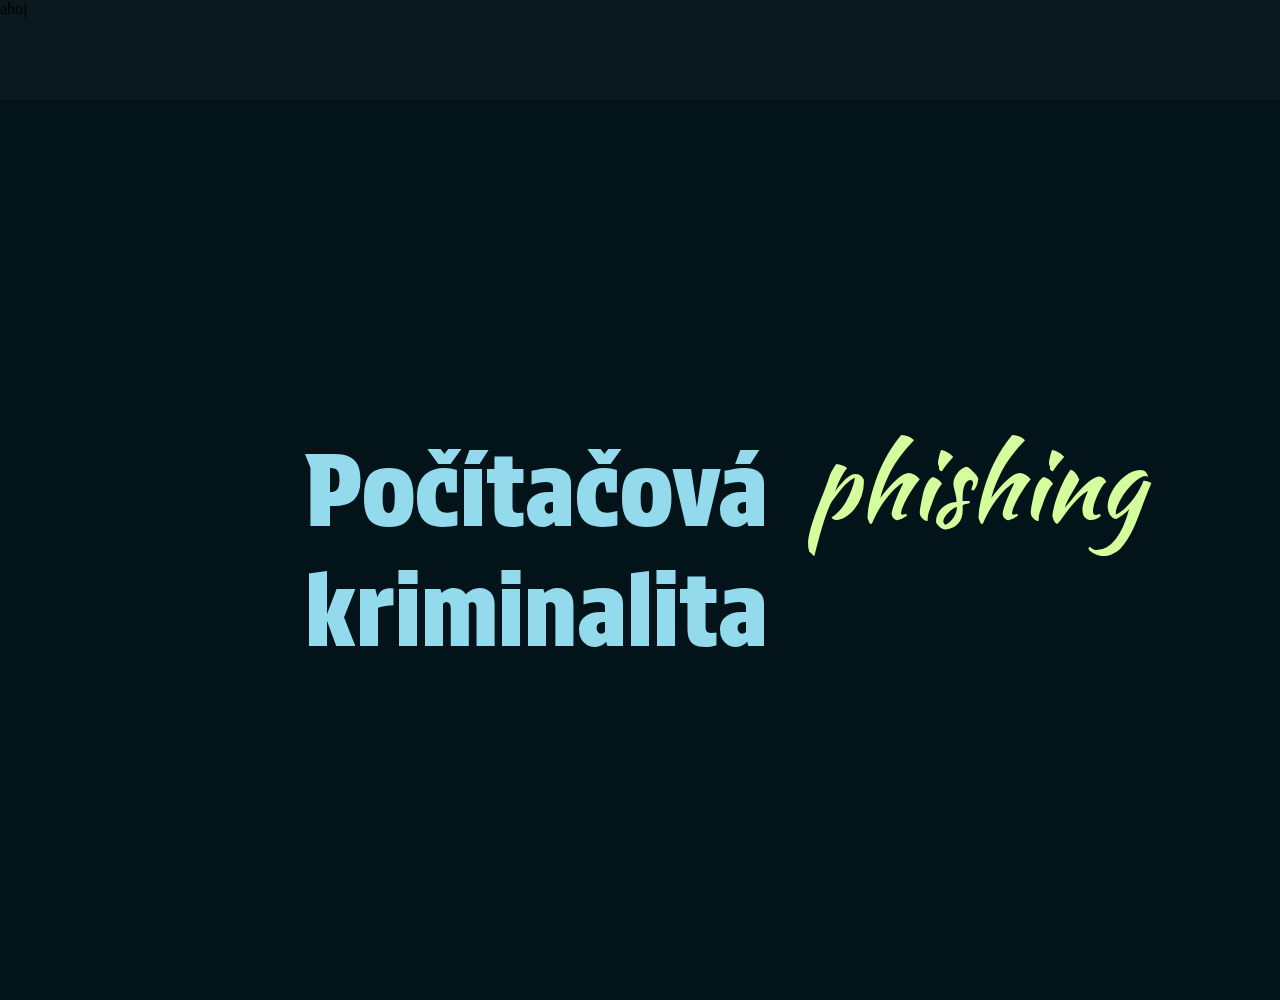
==== NovaStranka/index.html @ 8e76e60e "Rotating text" ====
<html>
<head>
    <meta http-equiv="Content-Language" content="sk">
    <meta http-equiv="Content-Type" content="text/html; charset=UTF-8">
    <link rel="stylesheet" type="text/css" href="Css/css.css" />
    <title>Počítačová kriminalita</title>
</head>
<body>
    <div id = "header">
        <p>ahoj</p>
    </div>
    <div id = "box">
        <div id = "inside">
            <div id = "left">
                <p>Počítačová kriminalita<p>
            </div>
            <div id = "right">
                <ul>
                    <li><a href = "test1.html">phishing</a></li> 
                    <li><a href = "test1.html">pharming</a></li> 
                    <li><a href = "test1.html">spoofing</a></li> 
                    <li><a href = "test1.html">phishing</a></li> 
                </ul>

            </div>    
        </div>

    </div>

</body>


</html>
---- NovaStranka/Css/css.css ----
body {
    background-color: #03131a;
    margin: 0;
}

@font-face {
    font-family: 'BigTextFont';
    src: url(ProtestStrike-Regular.ttf);
}

@font-face {
    font-family: 'ScribbleFont';
    src: url(KaushanScript-Regular.ttf);
}

#box {
    width:100%;
    height: 100%;
    color: #92daec;
    background-color: #03131a;
    margin: auto;
    display: flex;
    flex-direction: row;
    align-items: center;
}

#box #inside{
    width: 100%;
    display: flex;
}

#right{
    width:40%;
}

#left{
    width:60%;
}

#left p{
    text-align: right;
    font-size: 100px;
    font-family: 'BigTextFont';
}


#right ul li{
    text-align: left;
    font-size: 100px;
    font-family: 'ScribbleFont';
    
    animation: rollTextAnimation 5s linear infinite;
    height: 150px;
}

#right ul li a{
    text-decoration: none;
    color: #d4ff9d;
}

#right ul{
    list-style-type: none;
    overflow: hidden;
    height: 150px;
    transform: translate(0px, 65px);
}

@keyframes rollTextAnimation{
    0%{
        transform: translateY(0px);
    }
    28%{
        transform: translateY(0px);
    }
    33%{
        transform: translateY(-150px);
    }
    61%{
        transform: translateY(-150px);
    }
    66%{
        transform: translateY(-300px);
    }
    95%{
        transform: translateY(-300px);
    }
    100%{
        transform: translateY(-450px);
    }
}

#header{
    width: 100%;
    height: 100px;
    background-color: #09191d;
}

#header p{
    margin: 0;
}

#farby{
  color: #f8f8f8;
  color: #d4ff9d;
  color: #1a4651;
  color: #8b6967;    
  color: #92daec;
}
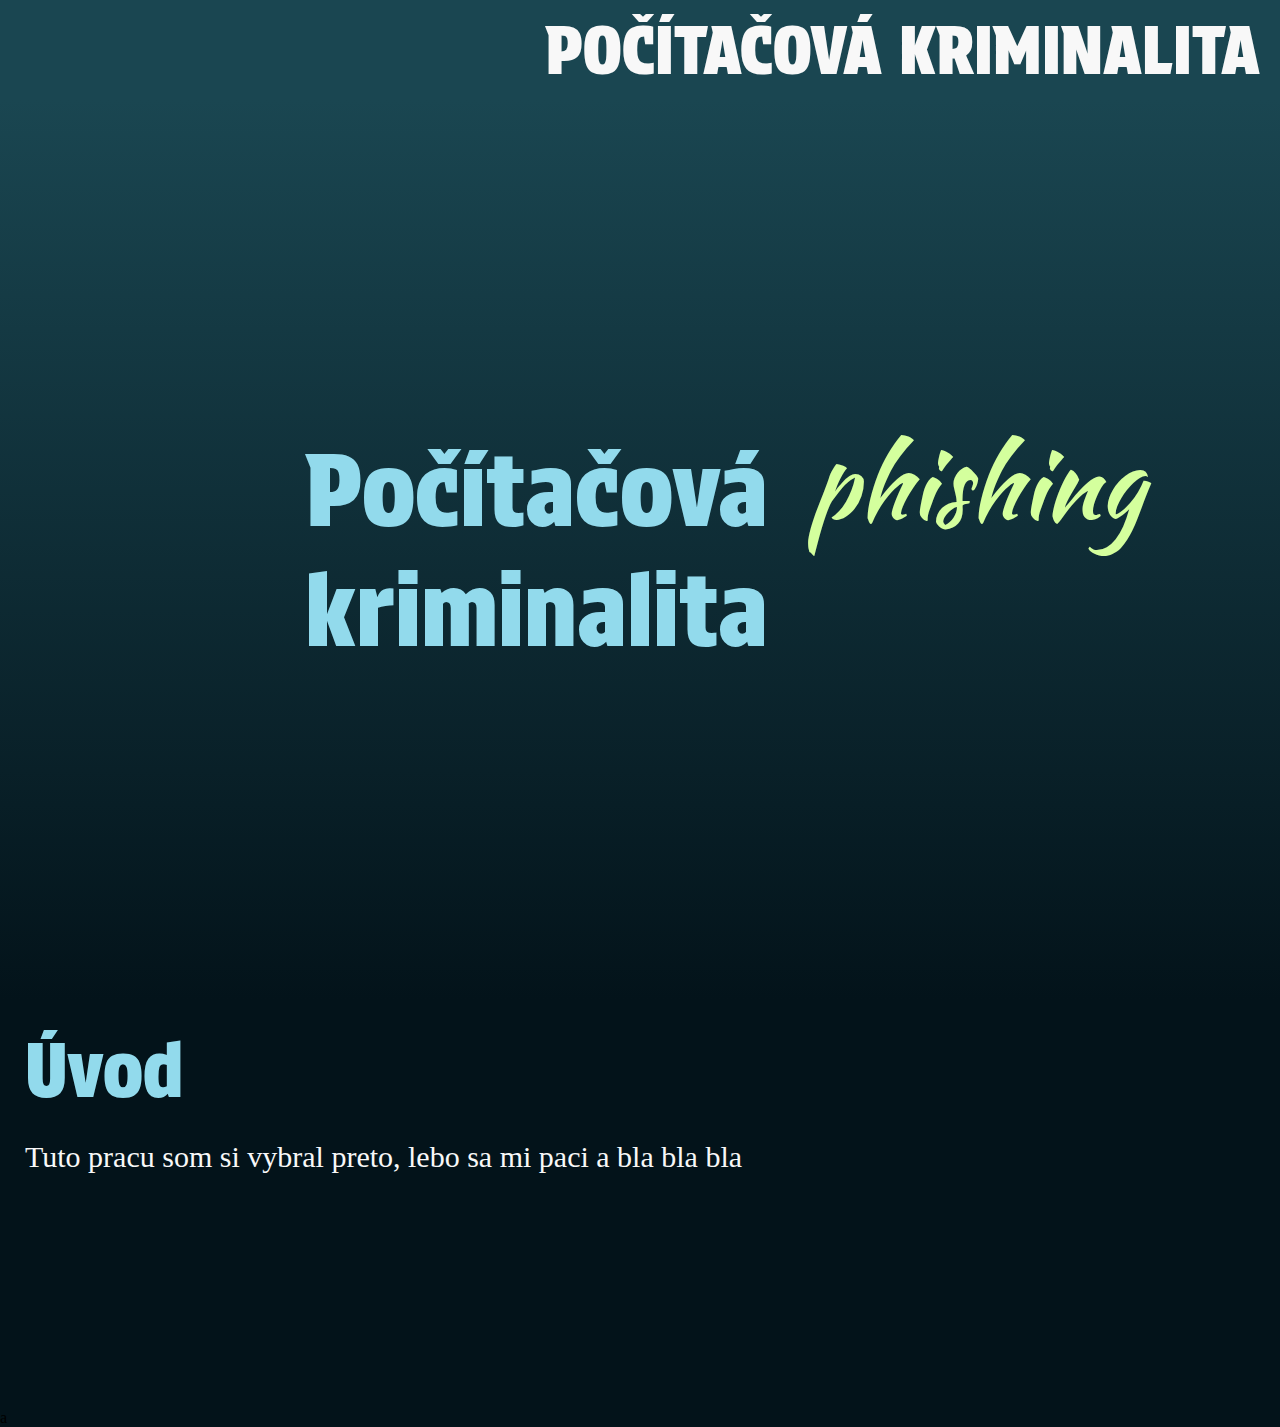
==== commit 0f5ee508: "fiha" ====
--- a/NovaStranka/index.html
+++ b/NovaStranka/index.html
@@ -7,7 +7,7 @@
 </head>
 <body>
     <div id = "header">
-        <p>ahoj</p>
+        <p><a href = "index.html">POČÍTAČOVÁ KRIMINALITA</a></p>
     </div>
     <div id = "box">
         <div id = "inside">
@@ -24,8 +24,18 @@
 
             </div>    
         </div>
+    </div>
 
+    <div id = "obsah">
+        <p id = "Headline">Úvod</p>
+        <p>Tuto pracu som si vybral preto, lebo sa mi paci a bla bla bla</p>
+        <br><br><br><br><br><br><br><br><br><br>
     </div>
+
+    <div id = "pata">
+        a
+    </div>
+
 
 </body>
 
--- a/NovaStranka/Css/css.css
+++ b/NovaStranka/Css/css.css
@@ -1,5 +1,4 @@
 body {
-    background-color: #03131a;
     margin: 0;
 }
 
@@ -17,11 +16,11 @@
     width:100%;
     height: 100%;
     color: #92daec;
-    background-color: #03131a;
     margin: auto;
     display: flex;
     flex-direction: row;
     align-items: center;
+    background-image: linear-gradient(#1a4651, #03131a);
 }
 
 #box #inside{
@@ -92,17 +91,68 @@
 #header{
     width: 100%;
     height: 100px;
-    background-color: #09191d;
+    background-color: #1a4651;
 }
 
 #header p{
-    margin: 0;
+    font-family: "BigTextFont";
+    font-size: 66px;
+    text-align: right;
+    transform: translateY(11px);
+    margin-right: 20px;
 }
 
+#header a{
+    text-decoration: none;
+    color: #f8f8f8;
+}
+
+
+#obsah{
+    width: 100%;
+    background-color: #03131a;
+}
+
+#obsah #Headline{
+    font-size: 75px;
+    margin: 0;
+    padding: 25px;
+    font-family: "BigTextFont";
+    color:#92daec;
+}
+
+#obsah p{
+    margin-top: 0;
+    font-size: 30px;
+    padding: 25px;
+    padding-top: 0;
+    color:#f8f8f8;
+}
+
+
+
+
+
+
+#pata {
+    border-top-width: 5px;
+    border-color: #1a4651;
+    border: 5px;
+    background-color: #03131a;
+}
+
+
+
+
+
+
+
 #farby{
-  color: #f8f8f8;
-  color: #d4ff9d;
-  color: #1a4651;
-  color: #8b6967;    
-  color: #92daec;
+
+    color: #f8f8f8;
+    color: #d4ff9d;
+    color: #1a4651;
+    color: #8b6967;    
+    color: #92daec;
+    color: #03131a;
 }
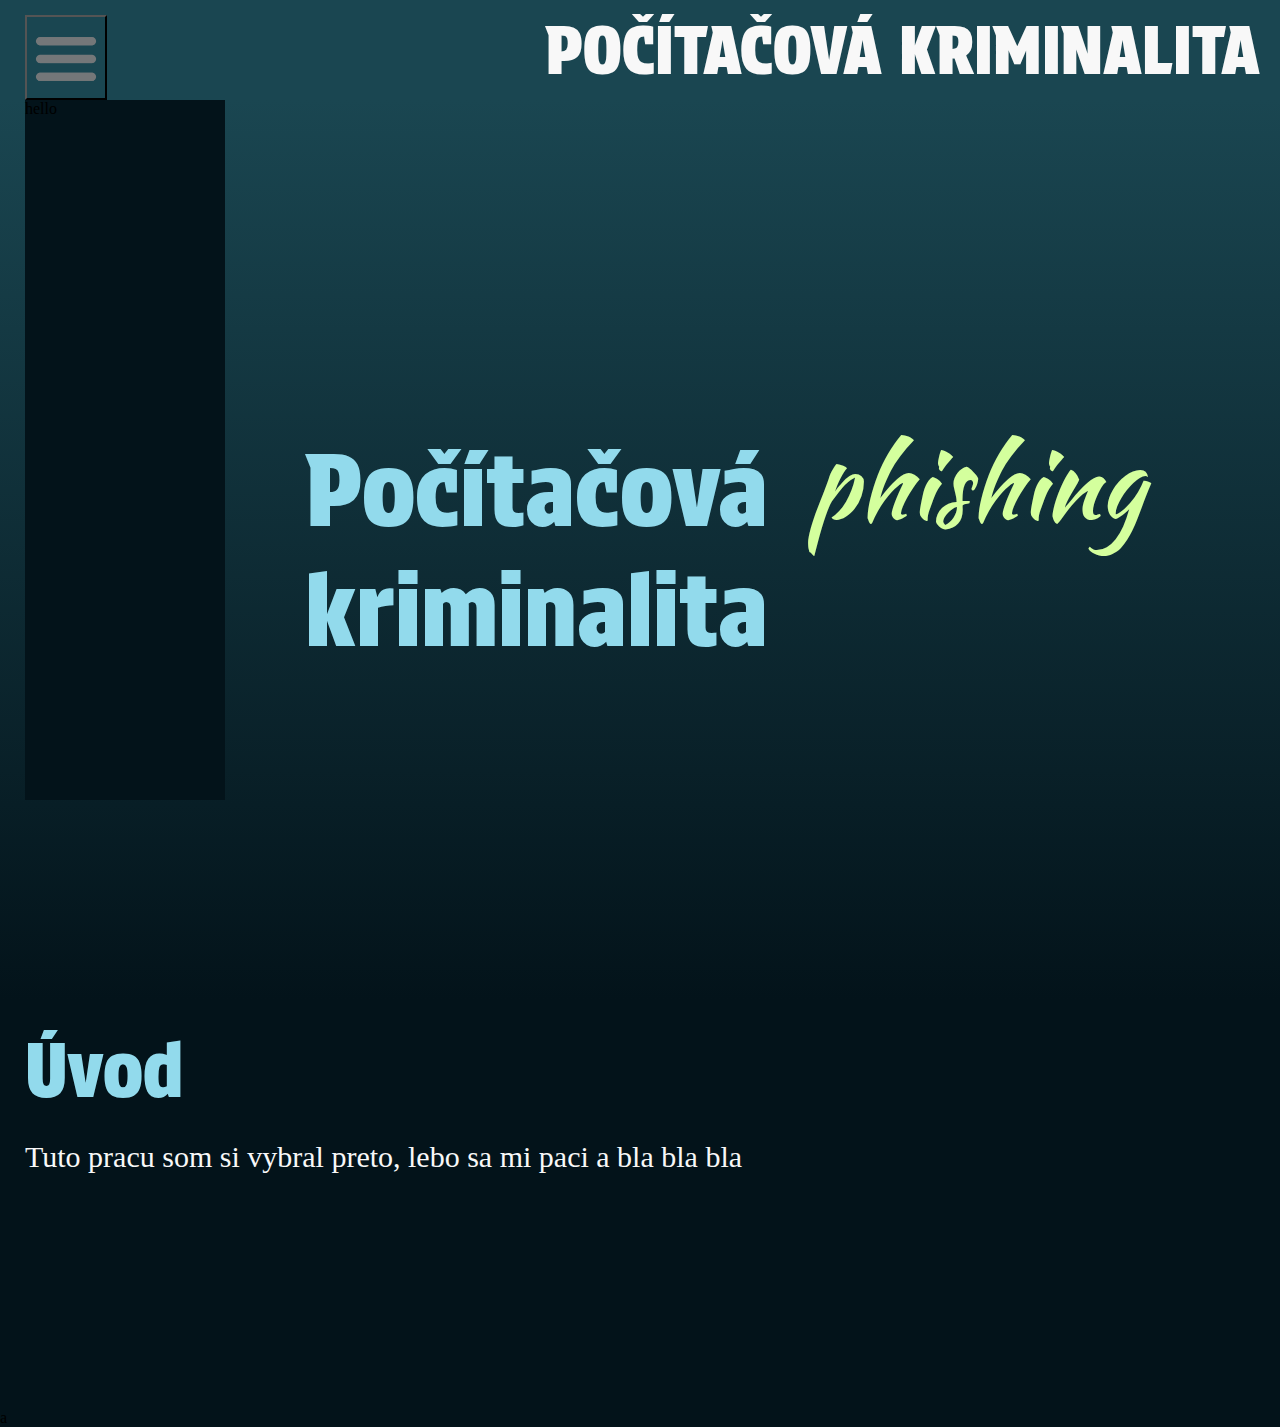
==== commit 7ea4543a: "menu" ====
--- a/NovaStranka/index.html
+++ b/NovaStranka/index.html
@@ -7,8 +7,13 @@
 </head>
 <body>
     <div id = "header">
-        <p><a href = "index.html">POČÍTAČOVÁ KRIMINALITA</a></p>
+        <button onclick="showMenu()"><img src ="Obrazky/menu.png"></button>
+        
+        <div id = "inside">
+            <p><a href = "index.html">POČÍTAČOVÁ KRIMINALITA</a></p>
+        </div>
     </div>
+    <div id = "menu"> hello</div>
     <div id = "box">
         <div id = "inside">
             <div id = "left">
@@ -38,7 +43,7 @@
 
 
 </body>
-
+<script src = "JS/showMenu.js"></script>
 
 </html>
 
--- a/NovaStranka/Css/css.css
+++ b/NovaStranka/Css/css.css
@@ -92,6 +92,18 @@
     width: 100%;
     height: 100px;
     background-color: #1a4651;
+    display:flex;
+}
+
+#header button{
+    background-color: #1a4651;
+    margin-left: 25px;
+    margin-top: 15px;
+    cursor: pointer;
+}
+
+#header button img{
+    height: 66px;
 }
 
 #header p{
@@ -99,13 +111,29 @@
     font-size: 66px;
     text-align: right;
     transform: translateY(11px);
+    margin-top: 0;
     margin-right: 20px;
+    margin-left: 100px;
+}
+
+#header #inside{
+    width: 100%;
 }
 
 #header a{
     text-decoration: none;
     color: #f8f8f8;
 }
+
+#menu{
+    background-color: #03131a;
+    position: absolute;
+    height: 700px;
+    width: 200px;
+    margin-left: 25px;
+}
+
+
 
 
 #obsah{
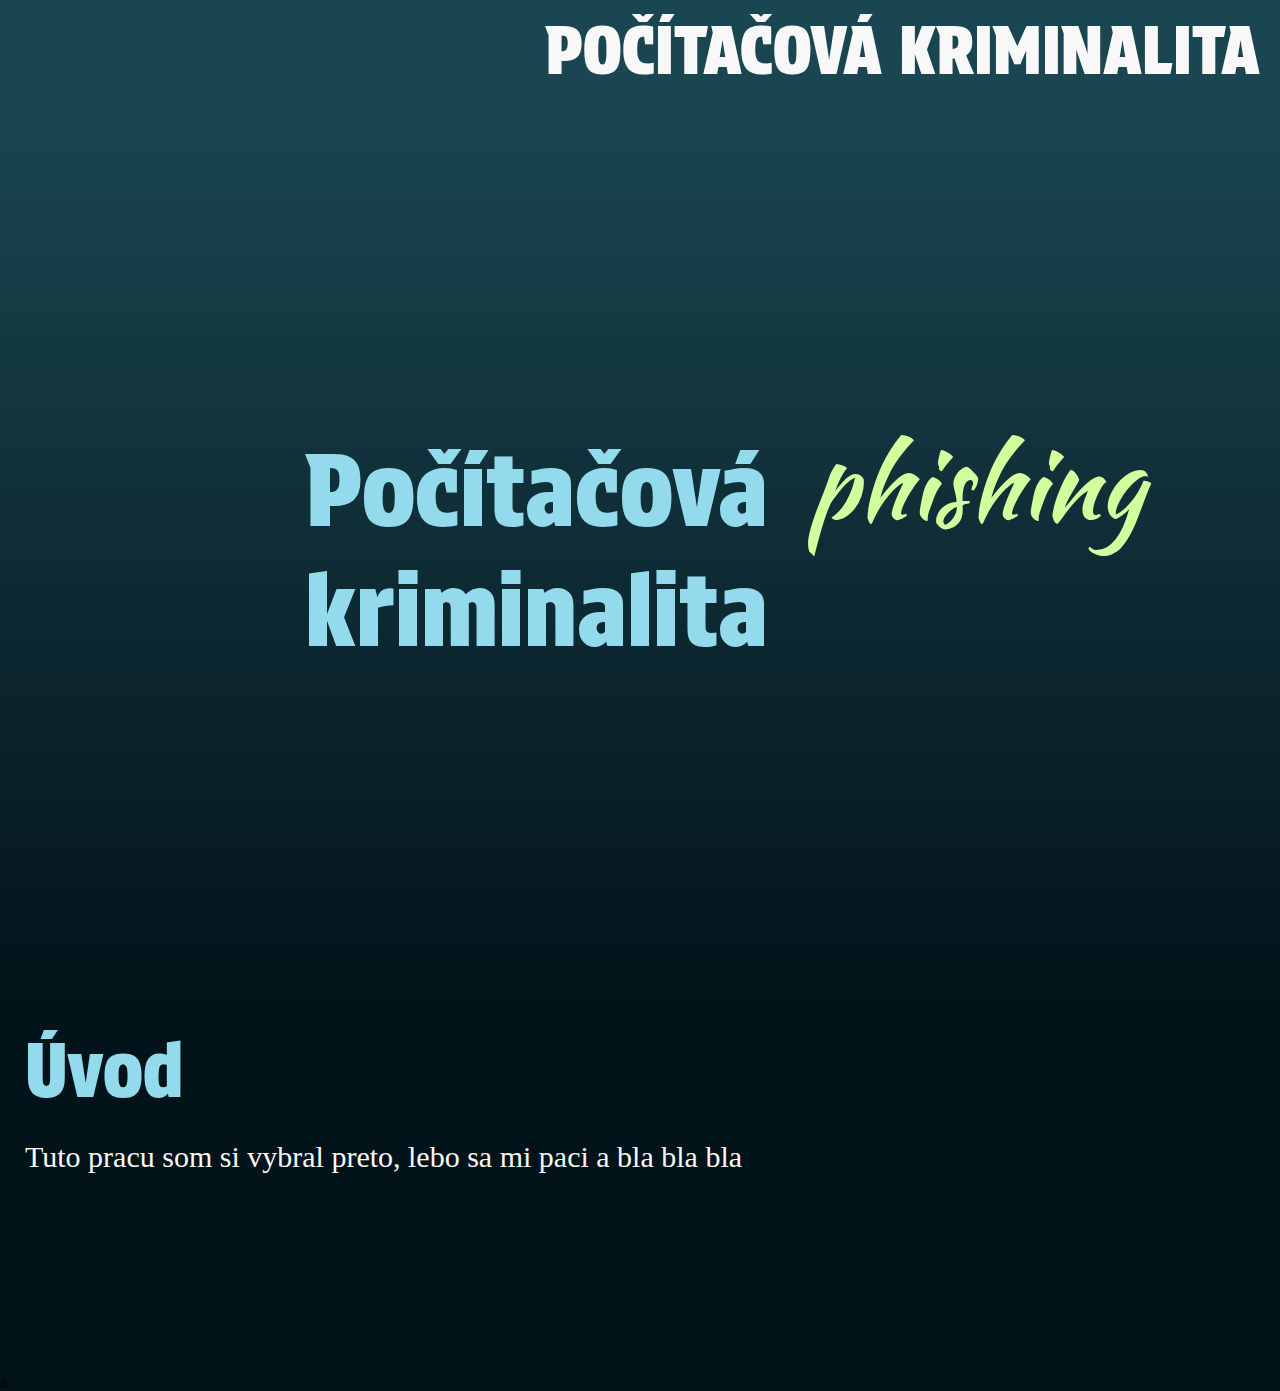
==== commit 6bf97172: "oooga booooga" ====
--- a/NovaStranka/index.html
+++ b/NovaStranka/index.html
@@ -7,13 +7,12 @@
 </head>
 <body>
     <div id = "header">
-        <button onclick="showMenu()"><img src ="Obrazky/menu.png"></button>
         
         <div id = "inside">
             <p><a href = "index.html">POČÍTAČOVÁ KRIMINALITA</a></p>
         </div>
     </div>
-    <div id = "menu"> hello</div>
+    <div id = "menu" style = "display: none;"> hello</div>
     <div id = "box">
         <div id = "inside">
             <div id = "left">
@@ -21,10 +20,10 @@
             </div>
             <div id = "right">
                 <ul>
-                    <li><a href = "test1.html">phishing</a></li> 
-                    <li><a href = "test1.html">pharming</a></li> 
-                    <li><a href = "test1.html">spoofing</a></li> 
-                    <li><a href = "test1.html">phishing</a></li> 
+                    <li><a href = "phishing.html">phishing</a></li> 
+                    <li><a href = "pharming.html">pharming</a></li> 
+                    <li><a href = "spoofing.html">spoofing</a></li> 
+                    <li><a href = "phishing.html">phishing</a></li> 
                 </ul>
 
             </div>    
@@ -34,7 +33,8 @@
     <div id = "obsah">
         <p id = "Headline">Úvod</p>
         <p>Tuto pracu som si vybral preto, lebo sa mi paci a bla bla bla</p>
-        <br><br><br><br><br><br><br><br><br><br>
+        <br><br><br><br><br><br><br><br>
+
     </div>
 
     <div id = "pata">
--- a/NovaStranka/Css/css.css
+++ b/NovaStranka/Css/css.css
@@ -100,6 +100,7 @@
     margin-left: 25px;
     margin-top: 15px;
     cursor: pointer;
+    border-color: #1a4651;
 }
 
 #header button img{
@@ -141,6 +142,29 @@
     background-color: #03131a;
 }
 
+
+#obsah2{
+    width: 100%;
+    background-image: linear-gradient(#1a4651, #03131a);
+}
+
+#obsah2 #Headline{
+    font-size: 75px;
+    margin: 0;
+    padding: 25px;
+    font-family: "BigTextFont";
+    color:#92daec;
+}
+
+#obsah2 p{
+    margin-top: 0;
+    font-size: 30px;
+    padding: 25px;
+    margin-bottom: 0;
+    padding-top: 0;
+    color:#f8f8f8;
+}
+
 #obsah #Headline{
     font-size: 75px;
     margin: 0;
@@ -156,9 +180,6 @@
     padding-top: 0;
     color:#f8f8f8;
 }
-
-
-
 
 
 
@@ -168,11 +189,6 @@
     border: 5px;
     background-color: #03131a;
 }
-
-
-
-
-
 
 
 #farby{
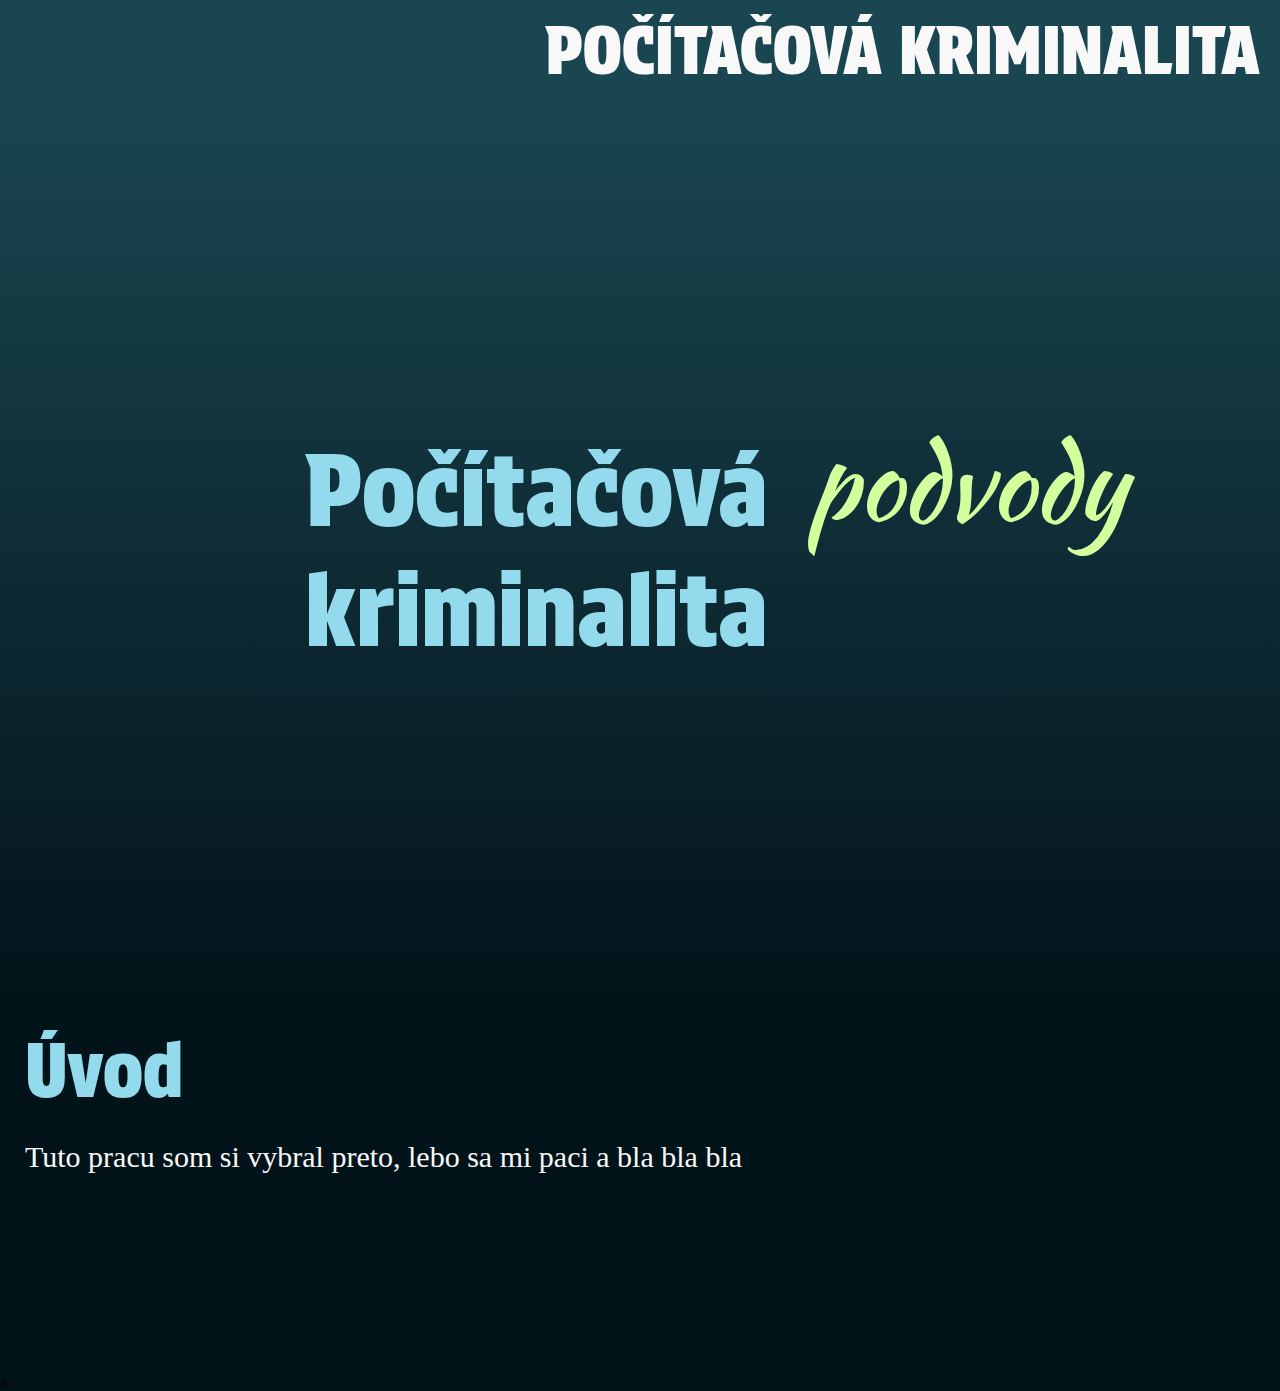
==== commit 592ccef4: "nove veci" ====
--- a/NovaStranka/index.html
+++ b/NovaStranka/index.html
@@ -20,10 +20,13 @@
             </div>
             <div id = "right">
                 <ul>
-                    <li><a href = "phishing.html">phishing</a></li> 
-                    <li><a href = "pharming.html">pharming</a></li> 
-                    <li><a href = "spoofing.html">spoofing</a></li> 
-                    <li><a href = "phishing.html">phishing</a></li> 
+                    <li><a href = "test1.html">podvody</a></li> 
+                    <li><a href = "test1.html">terorizmus</a></li>
+                    <li><a href = "test1.html">zbieranie údajov</a></li>
+                    <li><a href = "test1.html">ransomware</a></li> 
+                    <li><a href = "test1.html">kybernetická vojna</a></li>
+                    <li><a href = "test1.html">obťažovanie</a></li> 
+                    <li><a href = "test1.html">podvody</a></li> 
                 </ul>
 
             </div>    
--- a/NovaStranka/Css/css.css
+++ b/NovaStranka/Css/css.css
@@ -68,24 +68,47 @@
     0%{
         transform: translateY(0px);
     }
-    28%{
+    11%{
         transform: translateY(0px);
     }
-    33%{
+    16%{
         transform: translateY(-150px);
     }
-    61%{
+    27%{
         transform: translateY(-150px);
     }
-    66%{
+    32%{
         transform: translateY(-300px);
     }
-    95%{
+    43%{
         transform: translateY(-300px);
     }
+    48%{
+        transform: translateY(-450px);
+    }
+    59%{
+        transform: translateY(-450px);
+    }
+    64%{
+        transform: translateY(-600px);
+    }
+    75%{
+        transform: translateY(-600px);
+    }
+    80%{
+        transform: translateY(-750px);
+    }
+    91%{
+        transform: translateY(-750px);
+    }
+    96%{
+        transform: translateY(-900px);
+    }
     100%{
-        transform: translateY(-450px);
-    }
+        transform: translateY(-900px);
+    }
+
+
 }
 
 #header{
@@ -117,6 +140,8 @@
     margin-left: 100px;
 }
 
+
+
 #header #inside{
     width: 100%;
 }
@@ -124,6 +149,13 @@
 #header a{
     text-decoration: none;
     color: #f8f8f8;
+    transition: 0.5s;
+
+}
+
+#header a:hover{
+    color: #92daec;
+    transition: 0.2s;
 }
 
 #menu{
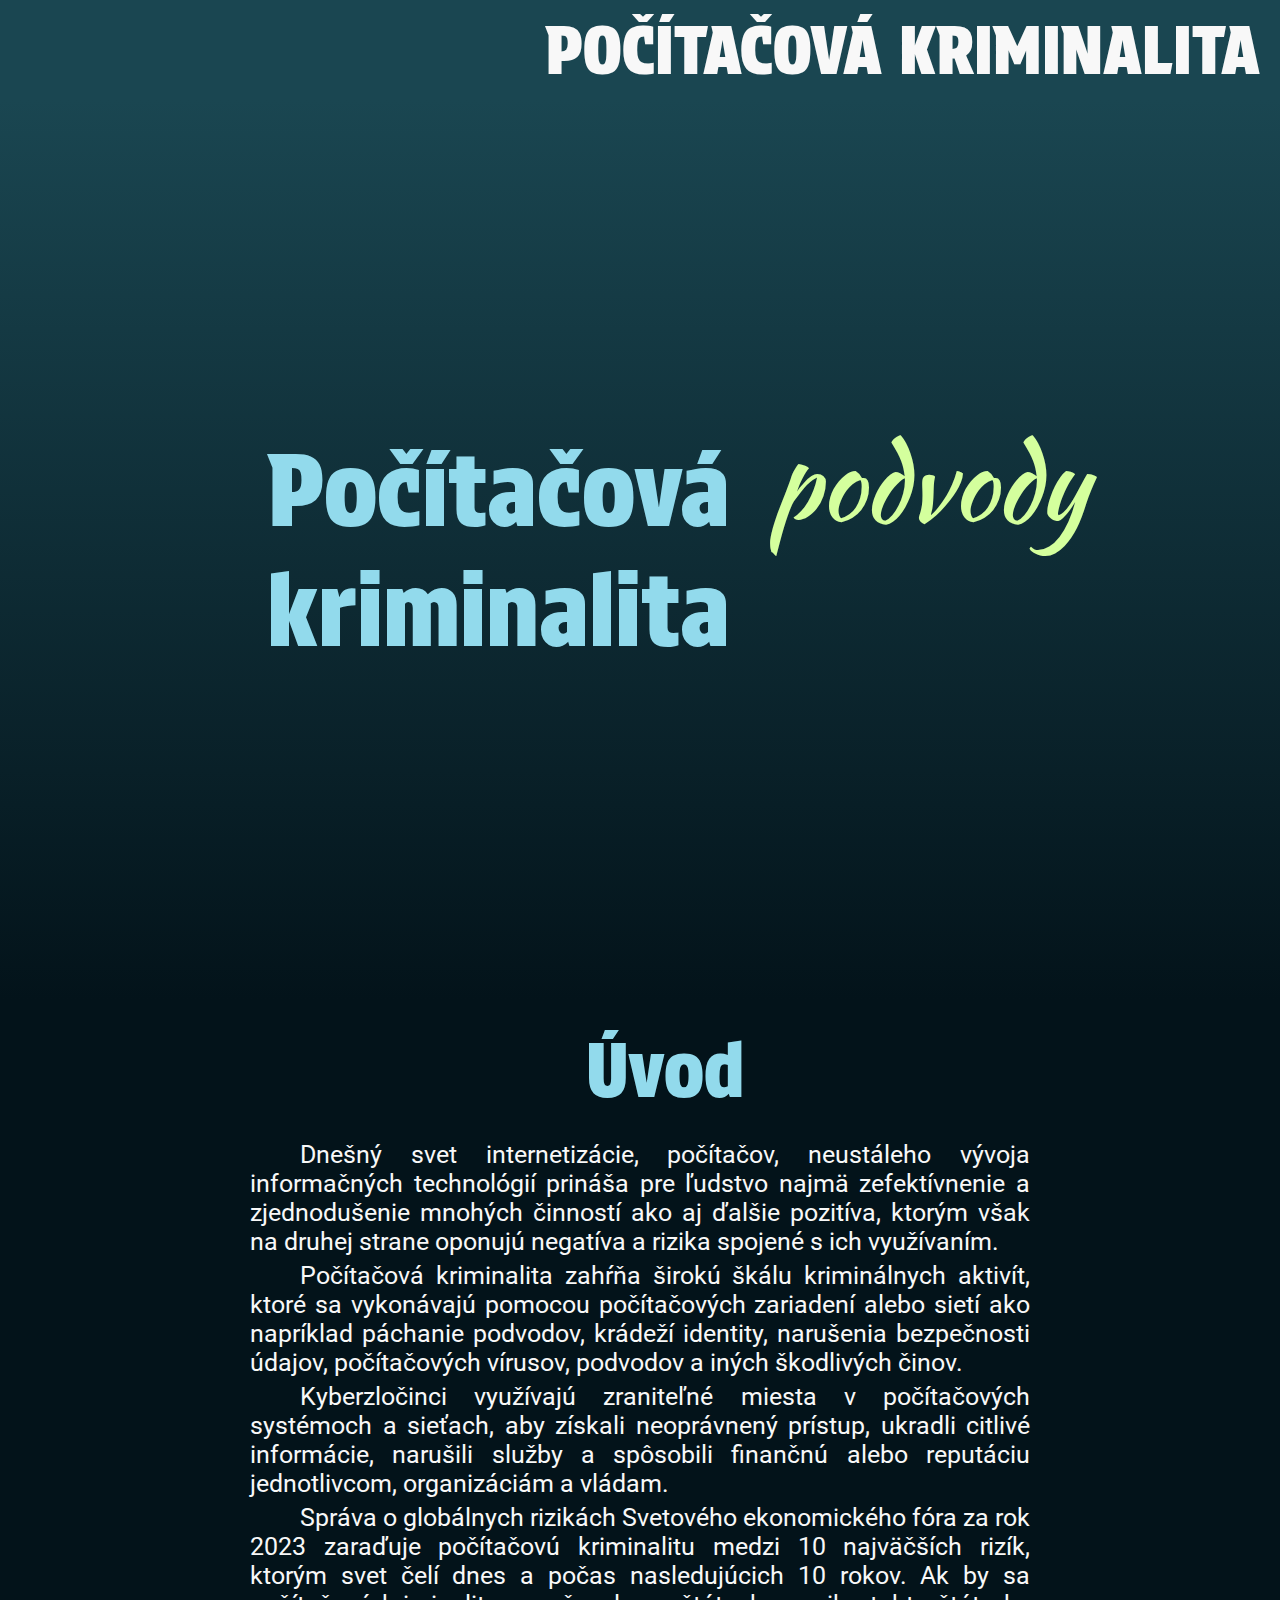
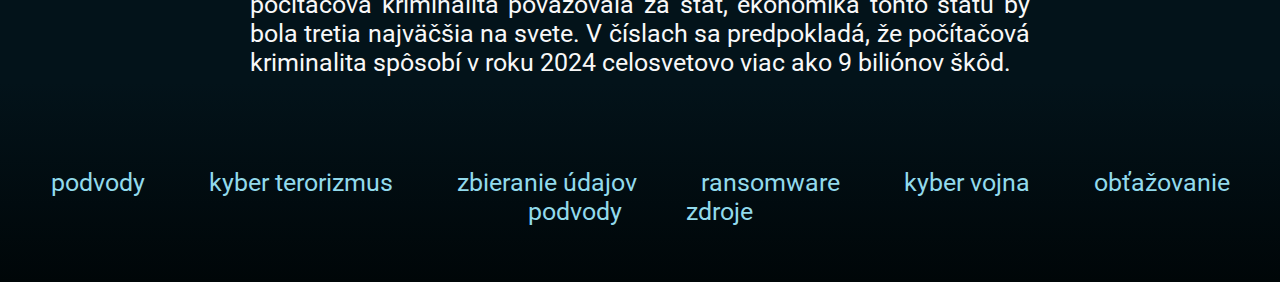
==== commit 31d2527b: "nove veci" ====
--- a/NovaStranka/index.html
+++ b/NovaStranka/index.html
@@ -21,10 +21,10 @@
             <div id = "right">
                 <ul>
                     <li><a href = "test1.html">podvody</a></li> 
-                    <li><a href = "test1.html">terorizmus</a></li>
+                    <li><a href = "test1.html">kyber terorizmus</a></li>
                     <li><a href = "test1.html">zbieranie údajov</a></li>
                     <li><a href = "test1.html">ransomware</a></li> 
-                    <li><a href = "test1.html">kybernetická vojna</a></li>
+                    <li><a href = "test1.html">kyber vojna</a></li>
                     <li><a href = "test1.html">obťažovanie</a></li> 
                     <li><a href = "test1.html">podvody</a></li> 
                 </ul>
@@ -34,14 +34,26 @@
     </div>
 
     <div id = "obsah">
-        <p id = "Headline">Úvod</p>
-        <p>Tuto pracu som si vybral preto, lebo sa mi paci a bla bla bla</p>
-        <br><br><br><br><br><br><br><br>
-
+        <center><p id = "Headline">Úvod</p></center>
+        <p align = "justify">Dnešný svet internetizácie, počítačov, neustáleho vývoja informačných technológií prináša pre ľudstvo najmä zefektívnenie a zjednodušenie mnohých činností ako aj ďalšie pozitíva, ktorým však na druhej strane oponujú negatíva a rizika spojené s ich využívaním.</p>
+        <p align = "justify">Počítačová kriminalita zahŕňa širokú škálu kriminálnych aktivít, ktoré sa vykonávajú pomocou počítačových zariadení alebo sietí ako napríklad páchanie podvodov, krádeží identity, narušenia bezpečnosti údajov, počítačových vírusov, podvodov a iných škodlivých činov. </p>
+        <p align = "justify">Kyberzločinci využívajú zraniteľné miesta v počítačových systémoch a sieťach, aby získali neoprávnený prístup, ukradli citlivé informácie, narušili služby a spôsobili finančnú alebo reputáciu jednotlivcom, organizáciám a vládam.</p>
+        <p align = "justify">Správa o globálnych rizikách Svetového ekonomického fóra za rok 2023 zaraďuje počítačovú kriminalitu medzi 10 najväčších rizík, ktorým svet čelí dnes a počas nasledujúcich 10 rokov. Ak by sa počítačová kriminalita považovala za štát, ekonomika tohto štátu by bola tretia najväčšia na svete. V číslach sa predpokladá, že počítačová kriminalita spôsobí v roku 2024 celosvetovo viac ako 9 biliónov škôd.</p>
     </div>
 
     <div id = "pata">
-        a
+        <div>
+        <center><p>
+            <a href = "test1.html">podvody</a> 
+            <a href = "test1.html">kyber terorizmus</a> 
+            <a href = "test1.html">zbieranie údajov</a> 
+            <a href = "test1.html">ransomware</a> 
+            <a href = "test1.html">kyber vojna</a> 
+            <a href = "test1.html">obťažovanie</a> 
+            <a href = "test1.html">podvody</a> 
+            <a href = "test1.html">zdroje</a>
+        </p></center>
+        </div>
     </div>
 
 
--- a/NovaStranka/Css/css.css
+++ b/NovaStranka/Css/css.css
@@ -10,6 +10,11 @@
 @font-face {
     font-family: 'ScribbleFont';
     src: url(KaushanScript-Regular.ttf);
+}
+
+@font-face {
+    font-family: 'Roboto';
+    src: url(Roboto-Regular.ttf);
 }
 
 #box {
@@ -29,11 +34,11 @@
 }
 
 #right{
-    width:40%;
+    width:43%;
 }
 
 #left{
-    width:60%;
+    width:57%;
 }
 
 #left p{
@@ -48,7 +53,7 @@
     font-size: 100px;
     font-family: 'ScribbleFont';
     
-    animation: rollTextAnimation 5s linear infinite;
+    animation: rollTextAnimation 10s linear infinite;
     height: 150px;
 }
 
@@ -68,37 +73,37 @@
     0%{
         transform: translateY(0px);
     }
-    11%{
+    14%{
         transform: translateY(0px);
     }
     16%{
         transform: translateY(-150px);
     }
-    27%{
+    30%{
         transform: translateY(-150px);
     }
     32%{
         transform: translateY(-300px);
     }
-    43%{
+    46%{
         transform: translateY(-300px);
     }
     48%{
         transform: translateY(-450px);
     }
-    59%{
+    62%{
         transform: translateY(-450px);
     }
     64%{
         transform: translateY(-600px);
     }
-    75%{
+    78%{
         transform: translateY(-600px);
     }
     80%{
         transform: translateY(-750px);
     }
-    91%{
+    94%{
         transform: translateY(-750px);
     }
     96%{
@@ -156,6 +161,7 @@
 #header a:hover{
     color: #92daec;
     transition: 0.2s;
+    font-size: 70px;
 }
 
 #menu{
@@ -166,15 +172,6 @@
     margin-left: 25px;
 }
 
-
-
-
-#obsah{
-    width: 100%;
-    background-color: #03131a;
-}
-
-
 #obsah2{
     width: 100%;
     background-image: linear-gradient(#1a4651, #03131a);
@@ -186,6 +183,12 @@
     padding: 25px;
     font-family: "BigTextFont";
     color:#92daec;
+}
+
+#obsah{
+    width: 100%;
+    background-color: #03131a;
+
 }
 
 #obsah2 p{
@@ -203,25 +206,59 @@
     padding: 25px;
     font-family: "BigTextFont";
     color:#92daec;
+    padding-left: 0px;
+    padding-right: 0px;
+
 }
 
 #obsah p{
     margin-top: 0;
-    font-size: 30px;
-    padding: 25px;
+    margin-bottom: 0;
+    font-size: 25px;
+    padding: 5px;
     padding-top: 0;
     color:#f8f8f8;
-}
-
-
+    padding-left: 250px;
+    padding-right: 250px;
+    text-indent: 50px;
+    font-family: "Roboto";
+}
 
 #pata {
-    border-top-width: 5px;
-    border-color: #1a4651;
-    border: 5px;
-    background-color: #03131a;
-}
-
+    height: 200px;
+    width: 100%;
+    background-image: linear-gradient(#03131a, #000608);
+    display: flex;
+    align-items: center;
+    font-family: "Roboto";
+}
+
+#pata div p a:hover{
+    font-size: 30px;
+    color: #f8f8f8;
+    transition: 0.2s;
+
+}
+
+#pata div p a{
+    font-size: 25px;
+    text-decoration: none;
+    color: #92daec;
+    transition: 0.2s;
+    padding:30px;
+}
+
+#pata div p{
+    padding-top: 30px;
+    margin: 0;
+
+    
+}
+#pata div{
+    display:block;
+    width: 100%;
+
+}    
 
 #farby{
 
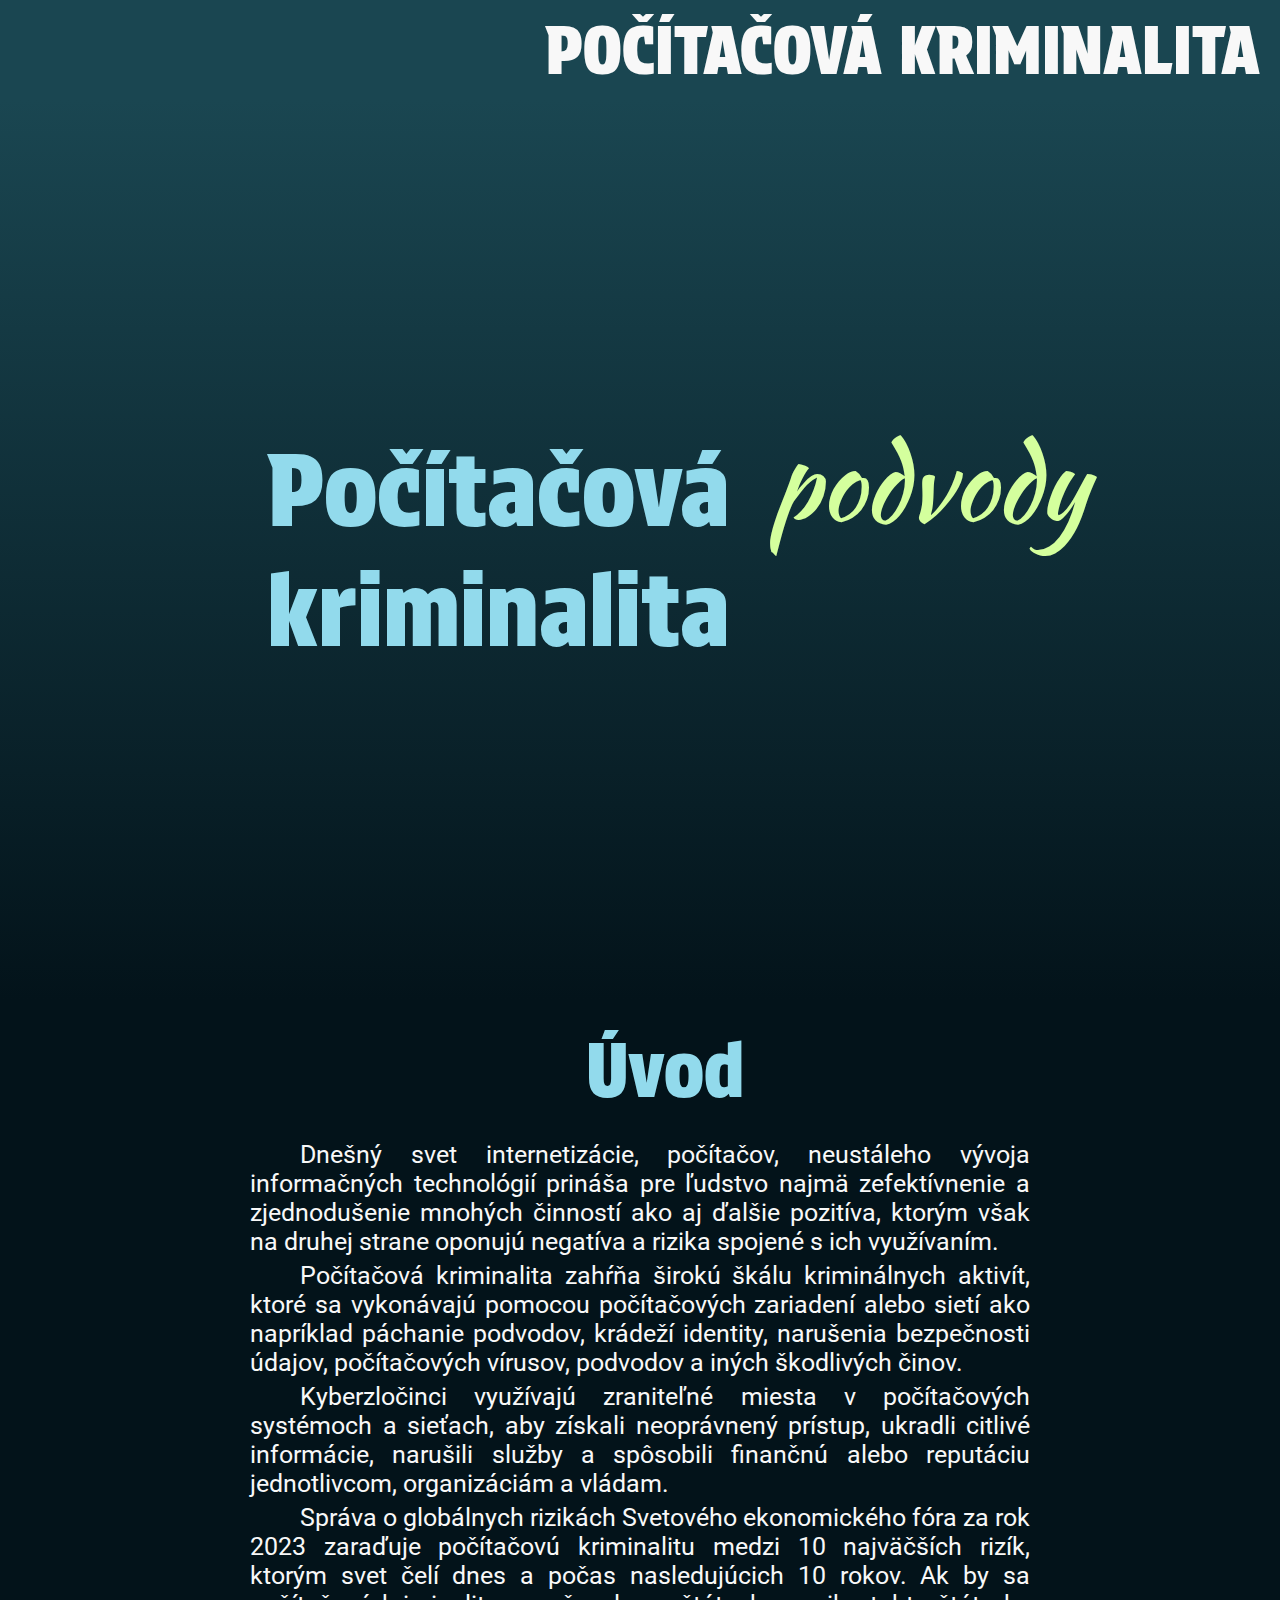
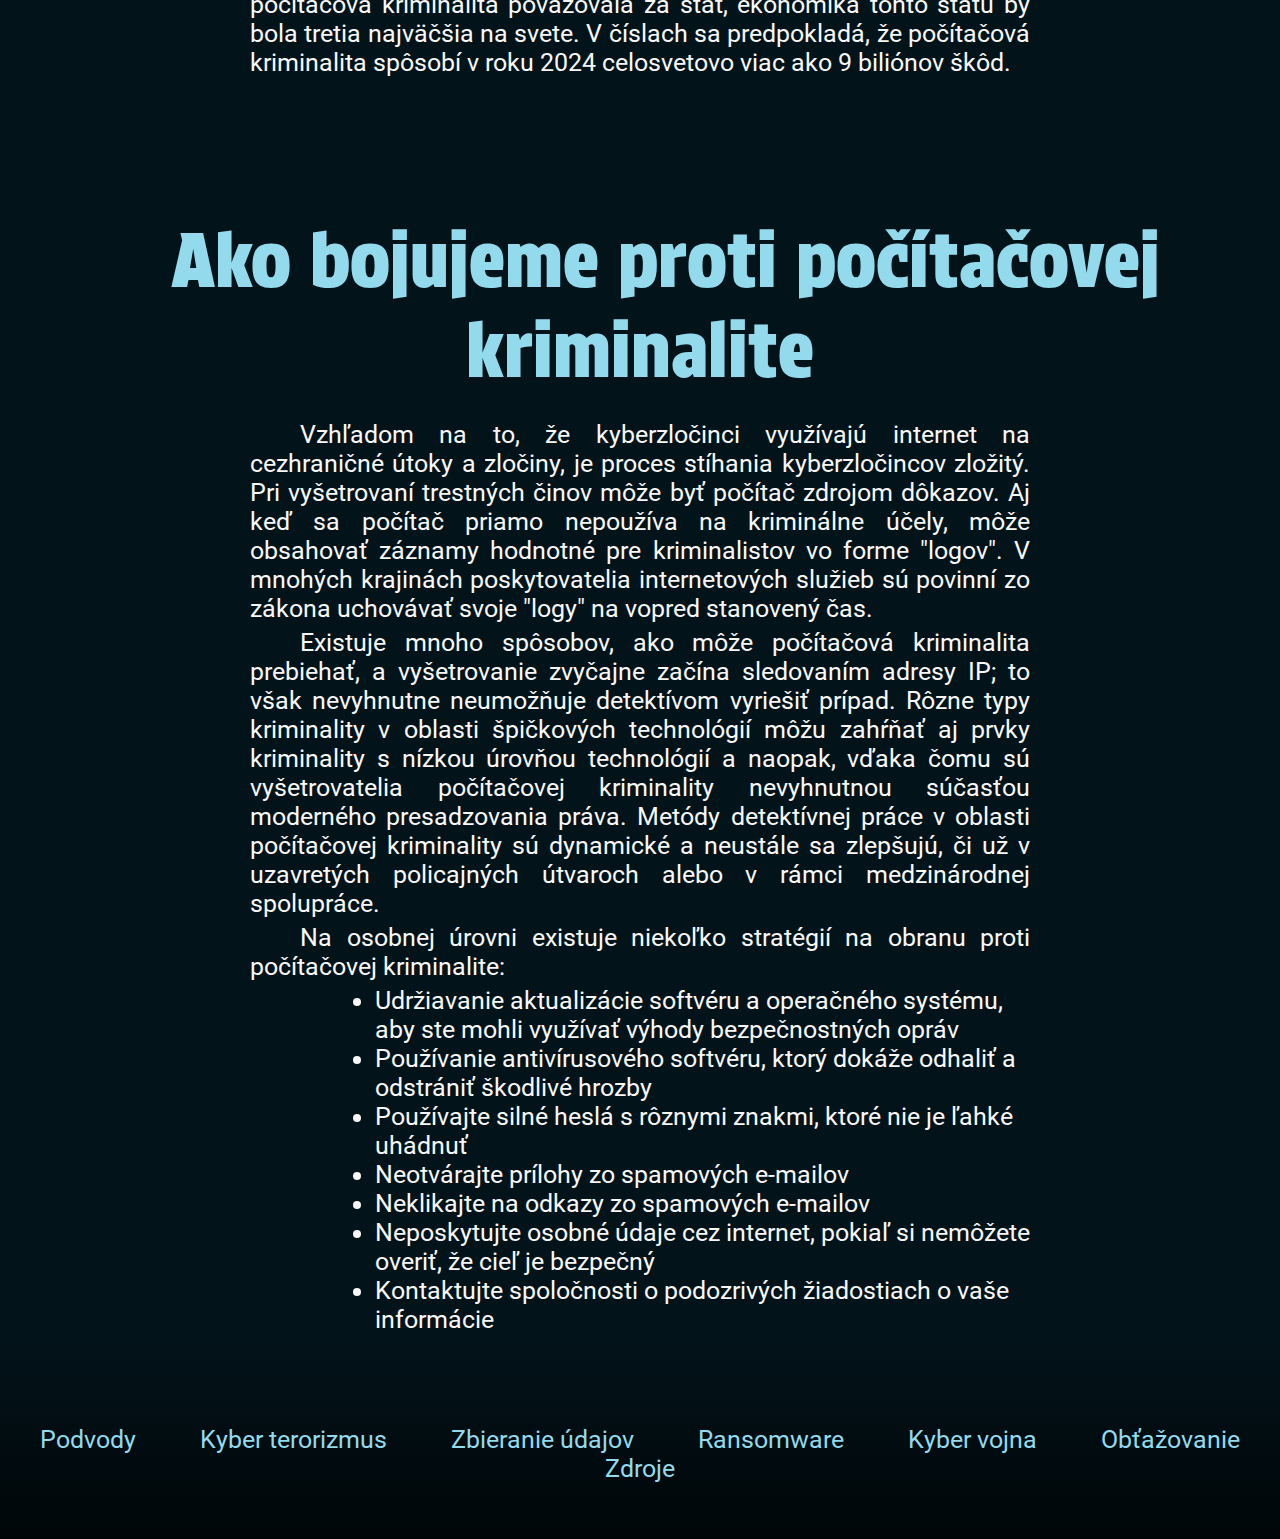
==== commit c1539fcc: "akoze konec" ====
--- a/NovaStranka/index.html
+++ b/NovaStranka/index.html
@@ -20,13 +20,13 @@
             </div>
             <div id = "right">
                 <ul>
-                    <li><a href = "test1.html">podvody</a></li> 
-                    <li><a href = "test1.html">kyber terorizmus</a></li>
-                    <li><a href = "test1.html">zbieranie údajov</a></li>
-                    <li><a href = "test1.html">ransomware</a></li> 
-                    <li><a href = "test1.html">kyber vojna</a></li>
-                    <li><a href = "test1.html">obťažovanie</a></li> 
-                    <li><a href = "test1.html">podvody</a></li> 
+                    <li><a href = "podvody.html">podvody</a></li> 
+                    <li><a href = "kyberterorizmus.html">kyber terorizmus</a></li>
+                    <li><a href = "zbieranieudajov.html">zbieranie údajov</a></li>
+                    <li><a href = "ransomware.html">ransomware</a></li> 
+                    <li><a href = "kybervojna.html">kyber vojna</a></li>
+                    <li><a href = "obtazovanie.html">obťažovanie</a></li> 
+                    <li><a href = "podvody.html">podvody</a></li> 
                 </ul>
 
             </div>    
@@ -39,19 +39,33 @@
         <p align = "justify">Počítačová kriminalita zahŕňa širokú škálu kriminálnych aktivít, ktoré sa vykonávajú pomocou počítačových zariadení alebo sietí ako napríklad páchanie podvodov, krádeží identity, narušenia bezpečnosti údajov, počítačových vírusov, podvodov a iných škodlivých činov. </p>
         <p align = "justify">Kyberzločinci využívajú zraniteľné miesta v počítačových systémoch a sieťach, aby získali neoprávnený prístup, ukradli citlivé informácie, narušili služby a spôsobili finančnú alebo reputáciu jednotlivcom, organizáciám a vládam.</p>
         <p align = "justify">Správa o globálnych rizikách Svetového ekonomického fóra za rok 2023 zaraďuje počítačovú kriminalitu medzi 10 najväčších rizík, ktorým svet čelí dnes a počas nasledujúcich 10 rokov. Ak by sa počítačová kriminalita považovala za štát, ekonomika tohto štátu by bola tretia najväčšia na svete. V číslach sa predpokladá, že počítačová kriminalita spôsobí v roku 2024 celosvetovo viac ako 9 biliónov škôd.</p>
+        <br><br><br><br><br><br>
+        <center><p id = "Headline">Ako bojujeme proti počítačovej kriminalite</p></center>
+        <p align = "justify">Vzhľadom na to, že kyberzločinci využívajú internet na cezhraničné útoky a zločiny, je proces stíhania kyberzločincov zložitý. Pri vyšetrovaní trestných činov môže byť počítač zdrojom dôkazov. Aj keď sa počítač priamo nepoužíva na kriminálne účely, môže obsahovať záznamy hodnotné pre kriminalistov vo forme "logov". V mnohých krajinách poskytovatelia internetových služieb sú povinní zo zákona uchovávať svoje "logy" na vopred stanovený čas.</p>
+        <p align = "justify">Existuje mnoho spôsobov, ako môže počítačová kriminalita prebiehať, a vyšetrovanie zvyčajne začína sledovaním adresy IP; to však nevyhnutne neumožňuje detektívom vyriešiť prípad. Rôzne typy kriminality v oblasti špičkových technológií môžu zahŕňať aj prvky kriminality s nízkou úrovňou technológií a naopak, vďaka čomu sú vyšetrovatelia počítačovej kriminality nevyhnutnou súčasťou moderného presadzovania práva. Metódy detektívnej práce v oblasti počítačovej kriminality sú dynamické a neustále sa zlepšujú, či už v uzavretých policajných útvaroch alebo v rámci medzinárodnej spolupráce.</p>
+        <p align = "justify">Na osobnej úrovni existuje niekoľko stratégií na obranu proti počítačovej kriminalite:</p>
+        <ul>
+            <li>Udržiavanie aktualizácie softvéru a operačného systému, aby ste mohli využívať výhody bezpečnostných opráv</li>
+            <li>Používanie antivírusového softvéru, ktorý dokáže odhaliť a odstrániť škodlivé hrozby</li>
+            <li>Používajte silné heslá s rôznymi znakmi, ktoré nie je ľahké uhádnuť</li>
+            <li>Neotvárajte prílohy zo spamových e-mailov</li>
+            <li>Neklikajte na odkazy zo spamových e-mailov</li>
+            <li>Neposkytujte osobné údaje cez internet, pokiaľ si nemôžete overiť, že cieľ je bezpečný</li>
+            <li>Kontaktujte spoločnosti o podozrivých žiadostiach o vaše informácie</li>
+        </ul>
+    
     </div>
 
     <div id = "pata">
         <div>
         <center><p>
-            <a href = "test1.html">podvody</a> 
-            <a href = "test1.html">kyber terorizmus</a> 
-            <a href = "test1.html">zbieranie údajov</a> 
-            <a href = "test1.html">ransomware</a> 
-            <a href = "test1.html">kyber vojna</a> 
-            <a href = "test1.html">obťažovanie</a> 
-            <a href = "test1.html">podvody</a> 
-            <a href = "test1.html">zdroje</a>
+            <a href = "podvody.html">Podvody</a> 
+            <a href = "kyberterorizmus.html">Kyber terorizmus</a> 
+            <a href = "zbieranieudajov.html">Zbieranie údajov</a> 
+            <a href = "ransomware.html">Ransomware</a> 
+            <a href = "kybervojna.html">Kyber vojna</a> 
+            <a href = "obtazovanie.html">Obťažovanie</a> 
+            <a href = "zdroje.html">Zdroje</a>
         </p></center>
         </div>
     </div>
--- a/NovaStranka/Css/css.css
+++ b/NovaStranka/Css/css.css
@@ -172,32 +172,10 @@
     margin-left: 25px;
 }
 
-#obsah2{
-    width: 100%;
-    background-image: linear-gradient(#1a4651, #03131a);
-}
-
-#obsah2 #Headline{
-    font-size: 75px;
-    margin: 0;
-    padding: 25px;
-    font-family: "BigTextFont";
-    color:#92daec;
-}
-
 #obsah{
     width: 100%;
     background-color: #03131a;
 
-}
-
-#obsah2 p{
-    margin-top: 0;
-    font-size: 30px;
-    padding: 25px;
-    margin-bottom: 0;
-    padding-top: 0;
-    color:#f8f8f8;
 }
 
 #obsah #Headline{
@@ -209,6 +187,15 @@
     padding-left: 0px;
     padding-right: 0px;
 
+}
+
+#obsah #Headline2{
+    font-size: 50px;
+    margin: 0;
+    padding: 25px;
+    font-family: "BigTextFont";
+    color:#92daec;
+    padding-left: 250px;
 }
 
 #obsah p{
@@ -224,6 +211,33 @@
     font-family: "Roboto";
 }
 
+#obsah p a{
+    color:#f8f8f8;
+    transition: 0.2s;
+}
+
+#obsah p a:hover{
+    color:#92daec;
+    transition: 0.2s;
+}
+
+#obsah ul{
+    margin-top: 0;
+    margin-bottom: 0;
+    margin-left: 125px;
+    font-size: 25px;
+    padding: 5px;
+    padding-top: 0;
+    color:#f8f8f8;
+    padding-left: 250px;
+    padding-right: 250px;
+    font-family: "Roboto";
+}
+
+#obrazok{
+    width:100%
+}
+
 #pata {
     height: 200px;
     width: 100%;
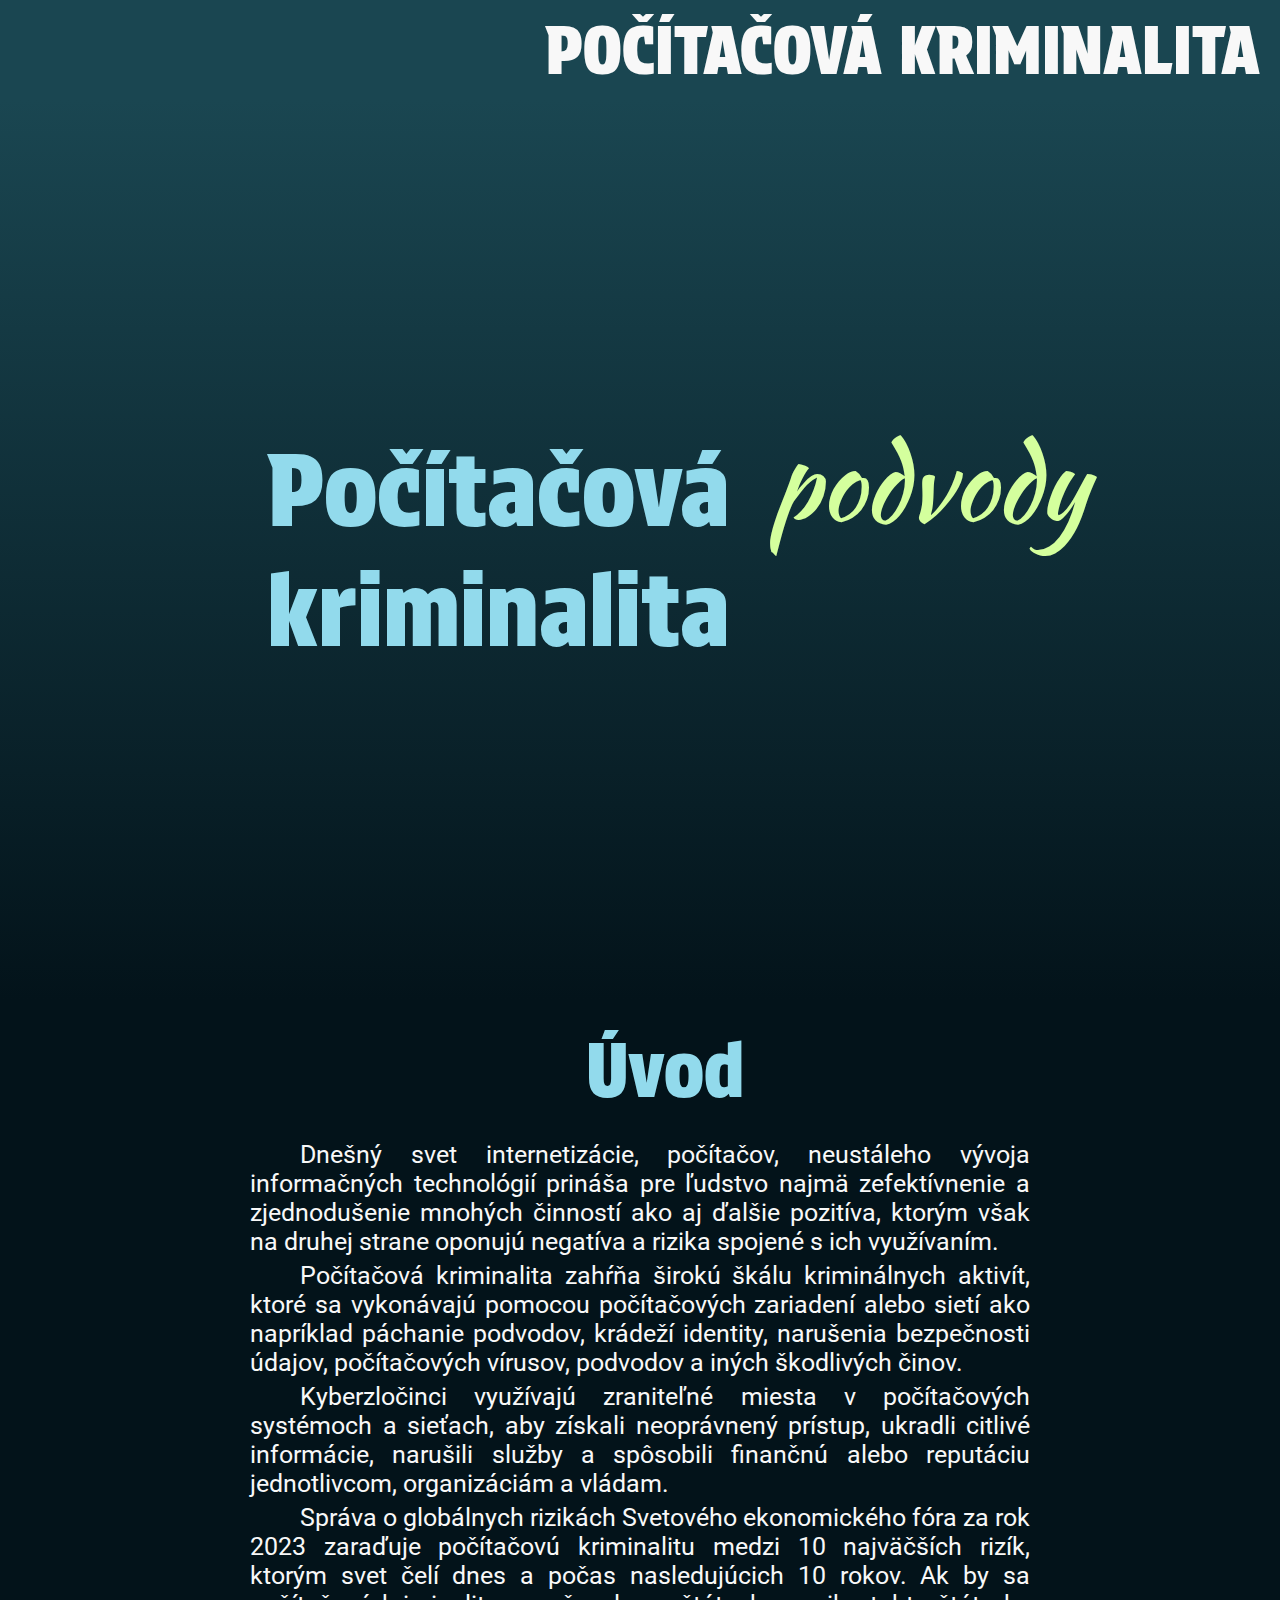
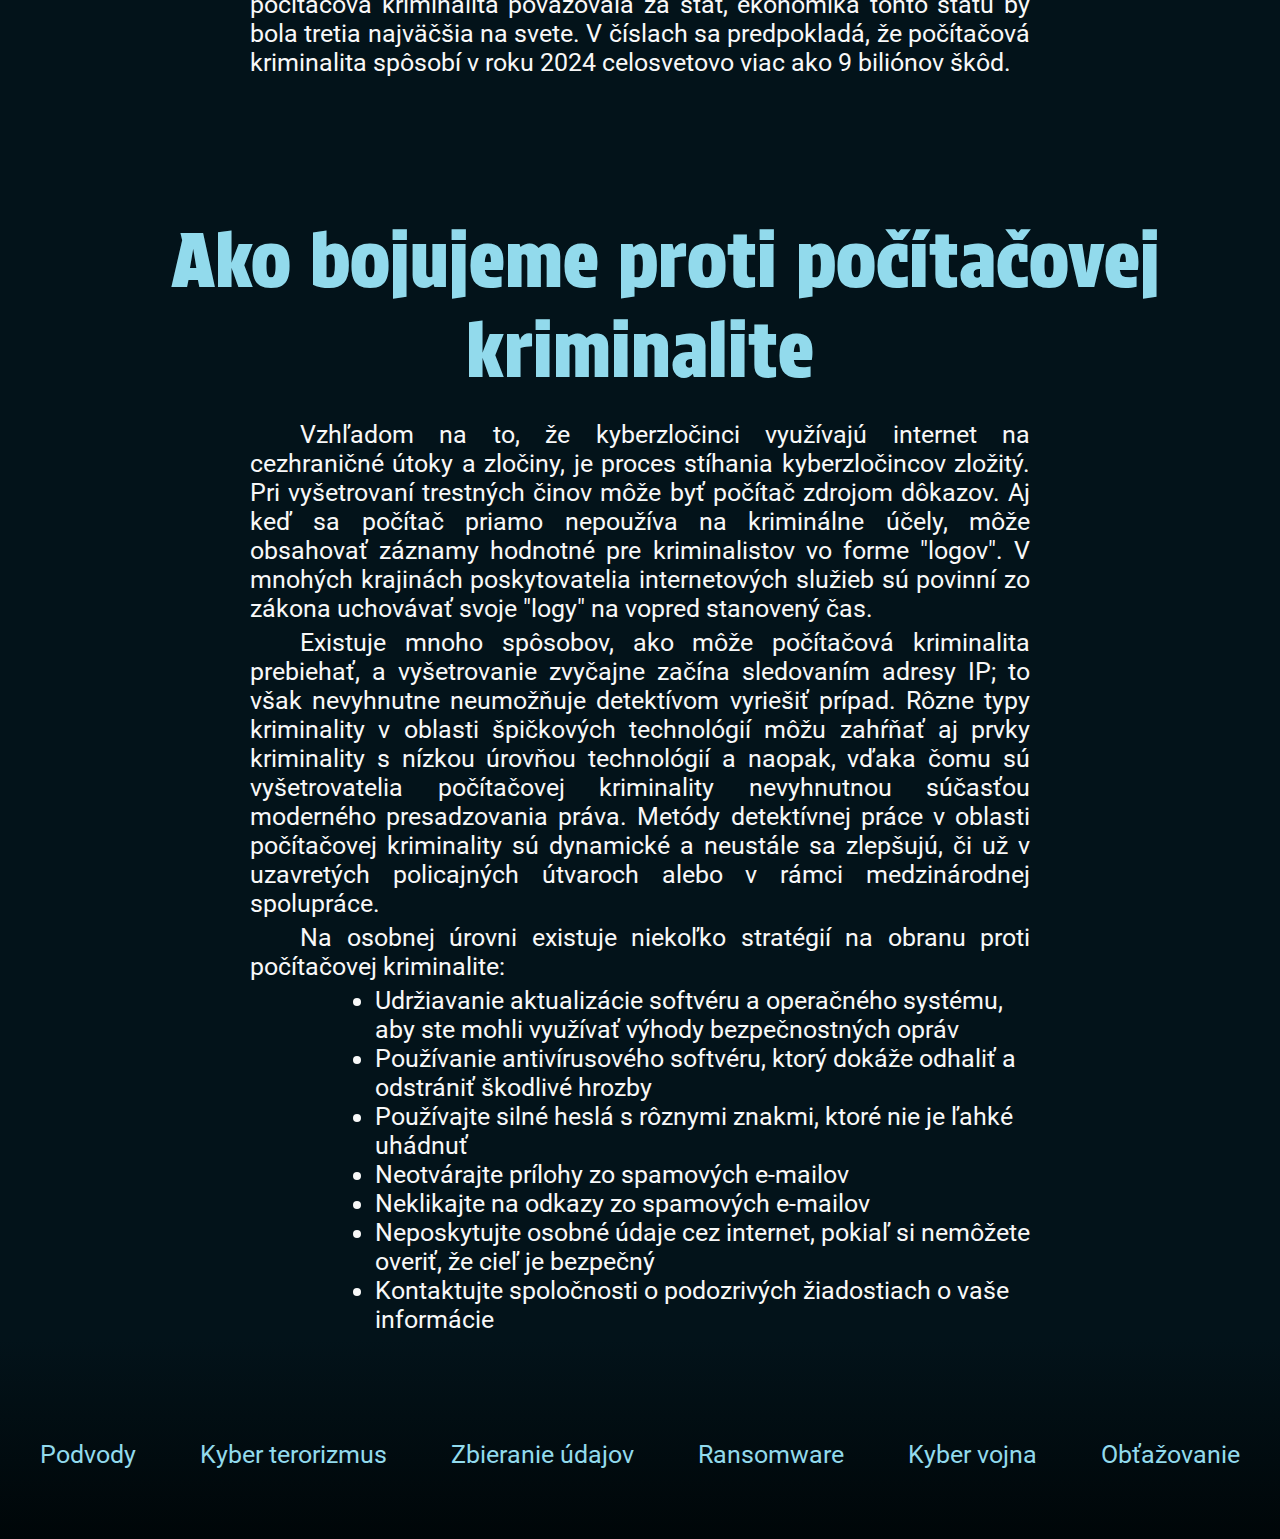
==== commit 9d251310: "hotovo?" ====
--- a/NovaStranka/index.html
+++ b/NovaStranka/index.html
@@ -65,7 +65,6 @@
             <a href = "ransomware.html">Ransomware</a> 
             <a href = "kybervojna.html">Kyber vojna</a> 
             <a href = "obtazovanie.html">Obťažovanie</a> 
-            <a href = "zdroje.html">Zdroje</a>
         </p></center>
         </div>
     </div>
--- a/NovaStranka/Css/css.css
+++ b/NovaStranka/Css/css.css
@@ -235,7 +235,9 @@
 }
 
 #obrazok{
-    width:100%
+    width:100%;
+    margin-top: 20px;
+    margin-bottom: 20px;
 }
 
 #pata {
